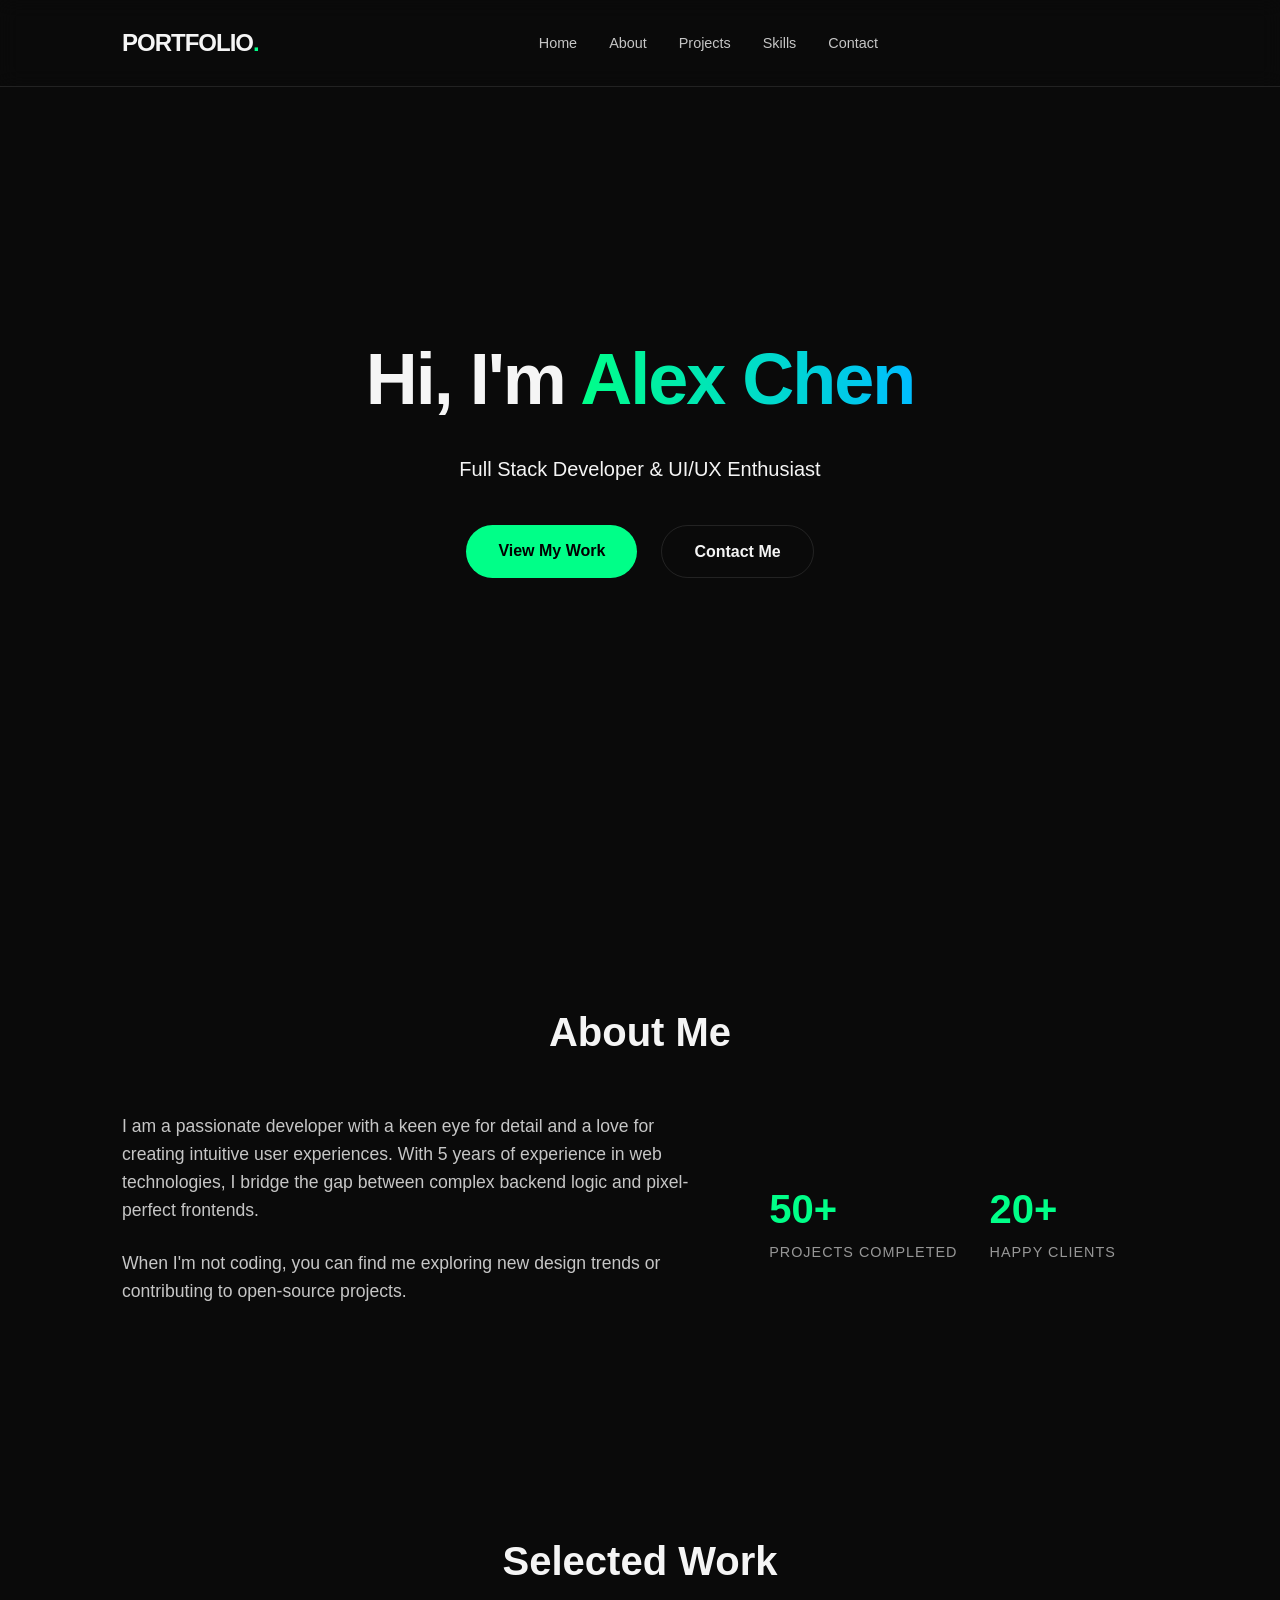
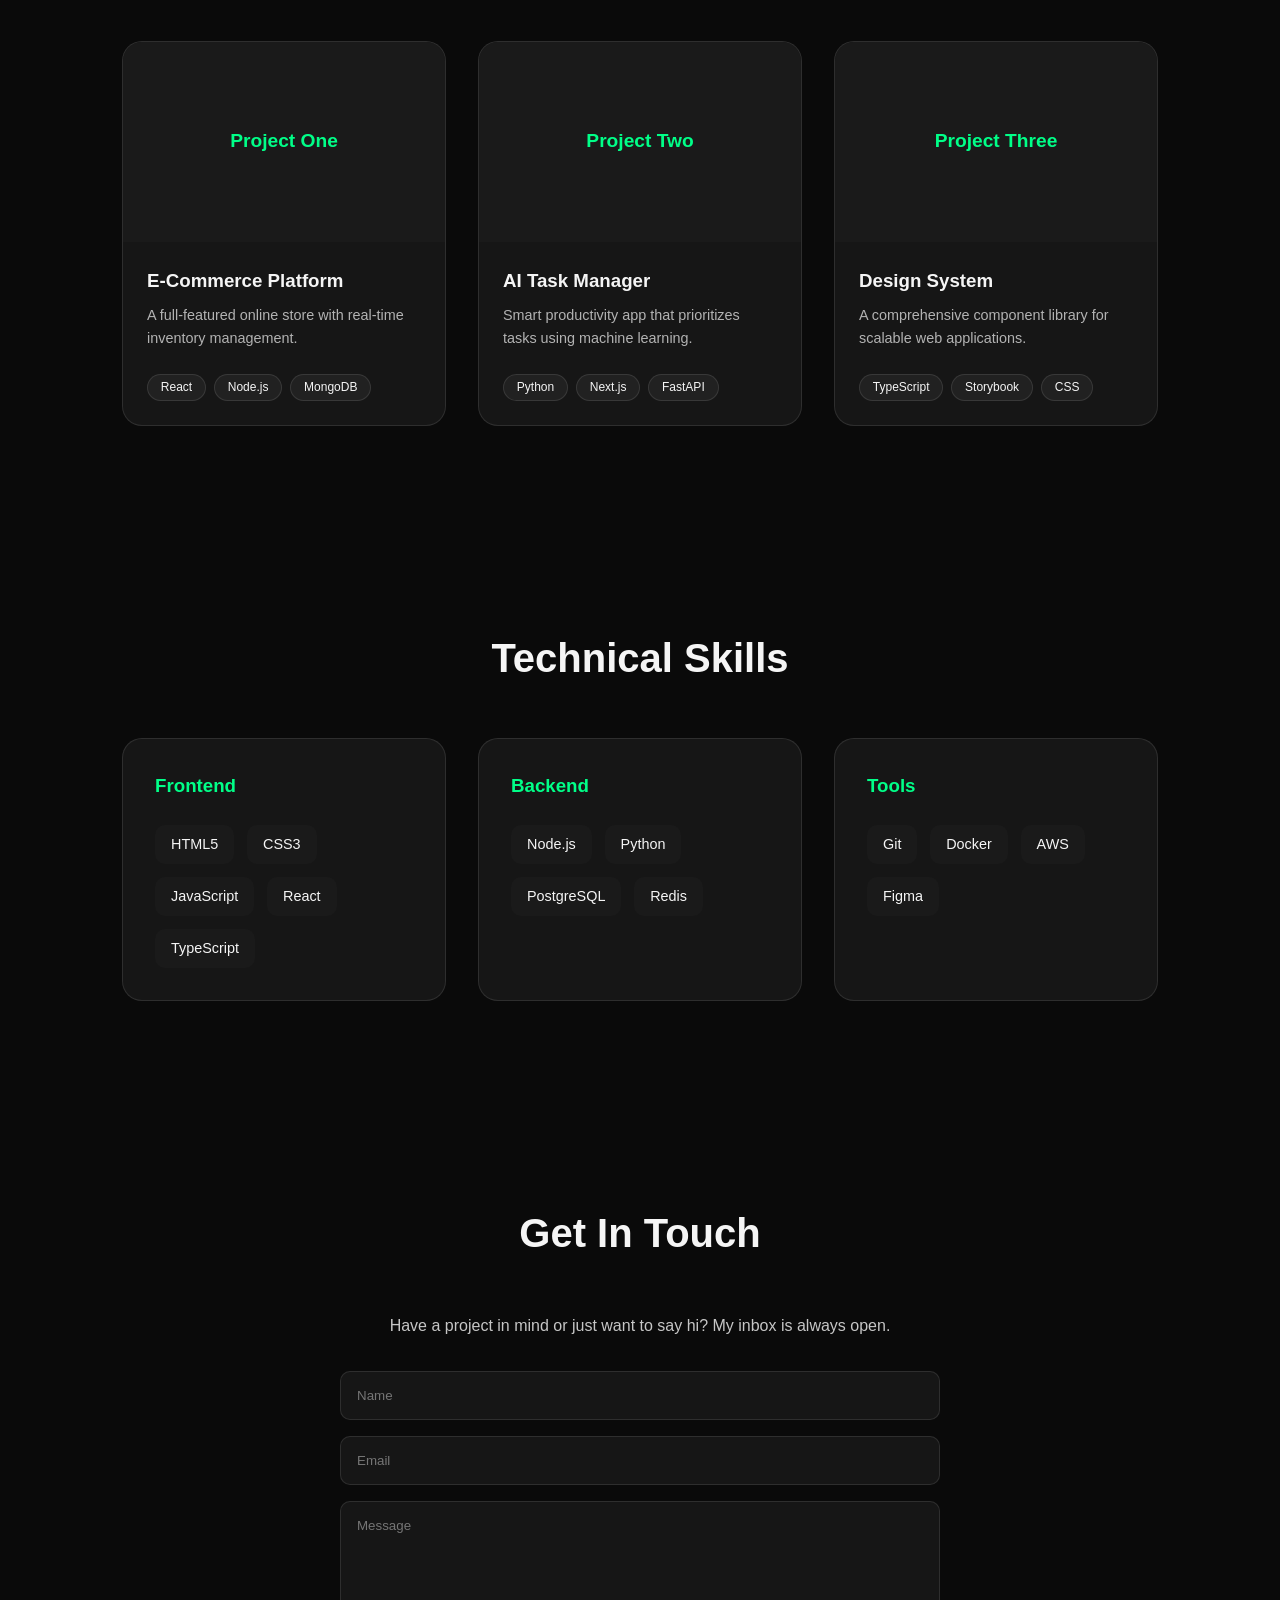
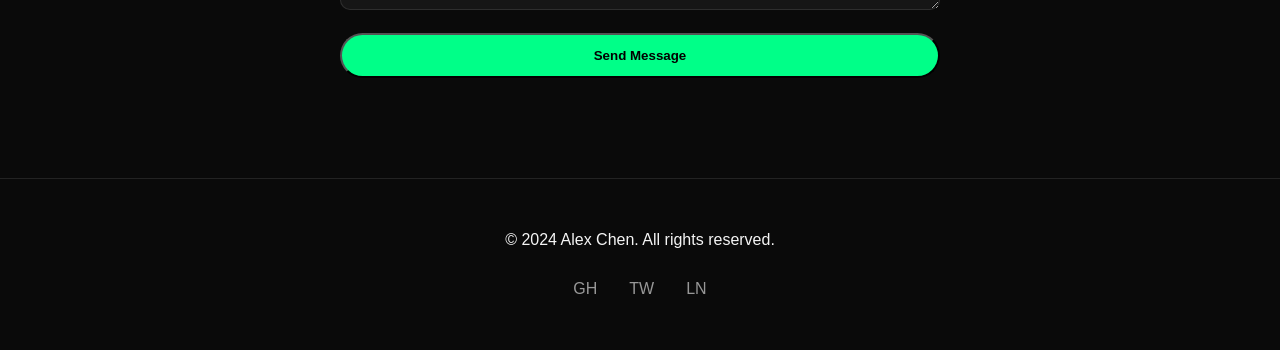
==== index.html @ 5cd0f342 "create new file" ====
<!DOCTYPE html>
<html lang="en">
<head>
    <meta charset="UTF-8">
    <meta name="viewport" content="width=device-width, initial-scale=1.0">
    <title>Portfolio | Creative Developer</title>
    <link rel="stylesheet" href="style.css">
</head>
<body>
    <nav class="navbar">
        <div class="container">
            
            <div class="logo">PORTFOLIO<span>.</span></div>
            <ul class="nav-links">
                <li><a href="#home">Home</a></li>
                <li><a href="#about">About</a></li>
                <li><a href="#projects">Projects</a></li>
                <li><a href="#skills">Skills</a></li>
                <li><a href="#contact">Contact</a></li>
            </ul>
            <div class="menu-toggle">
                <span></span>
                <span></span>
                <span></span>
            </div>
        </div>
    </nav>

    <section id="home" class="hero">
        <div class="container">
            <div class="hero-content">
                <h1 class="reveal">Hi, I'm <span class="highlight">Alex Chen</span></h1>
                <p class="reveal">Full Stack Developer & UI/UX Enthusiast</p>
                <div class="hero-btns reveal">
                    <a href="#projects" class="btn primary">View My Work</a>
                    <a href="#contact" class="btn secondary">Contact Me</a>
                </div>
            </div>
        </div>
        <div class="scroll-indicator"></div>
    </section>

    <section id="about" class="about">
        <div class="container">
            <h2 class="section-title reveal">About Me</h2>
            <div class="about-grid">
                <div class="about-text reveal">
                    <p>I am a passionate developer with a keen eye for detail and a love for creating intuitive user experiences. With 5 years of experience in web technologies, I bridge the gap between complex backend logic and pixel-perfect frontends.</p>
                    <p>When I'm not coding, you can find me exploring new design trends or contributing to open-source projects.</p>
                </div>
                <div class="about-stats reveal">
                    <div class="stat-item">
                        <span class="stat-number">50+</span>
                        <span class="stat-label">Projects Completed</span>
                    </div>
                    <div class="stat-item">
                        <span class="stat-number">20+</span>
                        <span class="stat-label">Happy Clients</span>
                    </div>
                </div>
            </div>
        </div>
    </section>

    <section id="projects" class="projects">
        <div class="container">
            <h2 class="section-title reveal">Selected Work</h2>
            <div class="project-grid">
                <div class="project-card reveal">
                    <div class="project-img">
                        <div class="placeholder-img">Project One</div>
                    </div>
                    <div class="project-info">
                        <h3>E-Commerce Platform</h3>
                        <p>A full-featured online store with real-time inventory management.</p>
                        <div class="tags">
                            <span>React</span>
                            <span>Node.js</span>
                            <span>MongoDB</span>
                        </div>
                    </div>
                </div>
                <div class="project-card reveal">
                    <div class="project-img">
                        <div class="placeholder-img">Project Two</div>
                    </div>
                    <div class="project-info">
                        <h3>AI Task Manager</h3>
                        <p>Smart productivity app that prioritizes tasks using machine learning.</p>
                        <div class="tags">
                            <span>Python</span>
                            <span>Next.js</span>
                            <span>FastAPI</span>
                        </div>
                    </div>
                </div>
                <div class="project-card reveal">
                    <div class="project-img">
                        <div class="placeholder-img">Project Three</div>
                    </div>
                    <div class="project-info">
                        <h3>Design System</h3>
                        <p>A comprehensive component library for scalable web applications.</p>
                        <div class="tags">
                            <span>TypeScript</span>
                            <span>Storybook</span>
                            <span>CSS</span>
                        </div>
                    </div>
                </div>
            </div>
        </div>
    </section>

    <section id="skills" class="skills">
        <div class="container">
            <h2 class="section-title reveal">Technical Skills</h2>
            <div class="skills-container reveal">
                <div class="skill-category">
                    <h3>Frontend</h3>
                    <div class="skill-tags">
                        <span>HTML5</span>
                        <span>CSS3</span>
                        <span>JavaScript</span>
                        <span>React</span>
                        <span>TypeScript</span>
                    </div>
                </div>
                <div class="skill-category">
                    <h3>Backend</h3>
                    <div class="skill-tags">
                        <span>Node.js</span>
                        <span>Python</span>
                        <span>PostgreSQL</span>
                        <span>Redis</span>
                    </div>
                </div>
                <div class="skill-category">
                    <h3>Tools</h3>
                    <div class="skill-tags">
                        <span>Git</span>
                        <span>Docker</span>
                        <span>AWS</span>
                        <span>Figma</span>
                    </div>
                </div>
            </div>
        </div>
    </section>

    <section id="contact" class="contact">
        <div class="container">
            <h2 class="section-title reveal">Get In Touch</h2>
            <div class="contact-content reveal">
                <p>Have a project in mind or just want to say hi? My inbox is always open.</p>
                <form id="contact-form" class="contact-form">
                    <div class="form-group">
                        <input type="text" placeholder="Name" required>
                    </div>
                    <div class="form-group">
                        <input type="email" placeholder="Email" required>
                    </div>
                    <div class="form-group">
                        <textarea placeholder="Message" rows="5" required></textarea>
                    </div>
                    <button type="submit" class="btn primary">Send Message</button>
                </form>
            </div>
        </div>
    </section>

    <footer>
        <div class="container">
            <p>&copy; 2024 Alex Chen. All rights reserved.</p>
            <div class="social-links">
                <a href="#">GH</a>
                <a href="#">TW</a>
                <a href="#">LN</a>
            </div>
        </div>
    </footer>

    <script src="script.js"></script>
</body>
</html>
---- style.css ----
:root {
    --bg-color: #0a0a0a;
    --text-color: #f5f5f5;
    --accent-color: #00ff88;
    --secondary-color: #1a1a1a;
    --card-bg: rgba(255, 255, 255, 0.05);
    --border-color: rgba(255, 255, 255, 0.1);
    --transition: all 0.3s cubic-bezier(0.4, 0, 0.2, 1);
}

* {
    margin: 0;
    padding: 0;
    box-sizing: border-box;
}

html {
    scroll-behavior: smooth;
}

body {
    font-family: 'Inter', -apple-system, BlinkMacSystemFont, "Segoe UI", Roboto, Helvetica, Arial, sans-serif;
    background-color: var(--bg-color);
    color: var(--text-color);
    line-height: 1.6;
    overflow-x: hidden;
}

.container {
    max-width: 1100px;
    margin: 0 auto;
    padding: 0 2rem;
}

/* Navbar */
.navbar {
    position: fixed;
    top: 0;
    width: 100%;
    padding: 1.5rem 0;
    z-index: 1000;
    background: rgba(10, 10, 10, 0.8);
    backdrop-filter: blur(10px);
    border-bottom: 1px solid var(--border-color);
}

.navbar .container {
    display: flex;
    justify-content: space-between;
    align-items: center;
}

.logo {
    font-size: 1.5rem;
    font-weight: 800;
    letter-spacing: -1px;
}

.logo span {
    color: var(--accent-color);
}

.nav-links {
    display: flex;
    list-style: none;
    gap: 2rem;
}

.nav-links a {
    text-decoration: none;
    color: var(--text-color);
    font-weight: 500;
    font-size: 0.9rem;
    opacity: 0.8;
    transition: var(--transition);
}

.nav-links a:hover {
    opacity: 1;
    color: var(--accent-color);
}

/* Hero Section */
.hero {
    height: 100vh;
    display: flex;
    align-items: center;
    justify-content: center;
    text-align: center;
    position: relative;
}

.hero-content h1 {
    font-size: 4.5rem;
    font-weight: 900;
    margin-bottom: 1rem;
    letter-spacing: -2px;
}

.highlight {
    background: linear-gradient(90deg, #00ff88, #00bdff);
    -webkit-background-clip: text;
    -webkit-text-fill-color: transparent;
}

.hero-content p {
    font-size: 1.25rem;
    opacity: 0.7;
    margin-bottom: 2.5rem;
}

.hero-btns {
    display: flex;
    gap: 1.5rem;
    justify-content: center;
}

.btn {
    padding: 0.8rem 2rem;
    border-radius: 50px;
    text-decoration: none;
    font-weight: 600;
    transition: var(--transition);
    cursor: pointer;
}

.btn.primary {
    background: var(--accent-color);
    color: #000;
}

.btn.primary:hover {
    transform: translateY(-3px);
    box-shadow: 0 10px 20px rgba(0, 255, 136, 0.2);
}

.btn.secondary {
    border: 1px solid var(--border-color);
    color: var(--text-color);
}

.btn.secondary:hover {
    background: var(--card-bg);
    transform: translateY(-3px);
}

/* Section Styling */
section {
    padding: 100px 0;
}

.section-title {
    font-size: 2.5rem;
    font-weight: 800;
    margin-bottom: 3rem;
    text-align: center;
}

/* About Section */
.about-grid {
    display: grid;
    grid-template-columns: 1.5fr 1fr;
    gap: 4rem;
    align-items: center;
}

.about-text p {
    margin-bottom: 1.5rem;
    font-size: 1.1rem;
    opacity: 0.8;
}

.about-stats {
    display: flex;
    gap: 2rem;
}

.stat-item {
    display: flex;
    flex-direction: column;
}

.stat-number {
    font-size: 2.5rem;
    font-weight: 800;
    color: var(--accent-color);
}

.stat-label {
    font-size: 0.9rem;
    opacity: 0.6;
    text-transform: uppercase;
    letter-spacing: 1px;
}

/* Projects Section */
.project-grid {
    display: grid;
    grid-template-columns: repeat(auto-fit, minmax(300px, 1fr));
    gap: 2rem;
}

.project-card {
    background: var(--card-bg);
    border-radius: 20px;
    overflow: hidden;
    border: 1px solid var(--border-color);
    transition: var(--transition);
}

.project-card:hover {
    transform: translateY(-10px);
    border-color: var(--accent-color);
}

.project-img {
    height: 200px;
    background: #1a1a1a;
    display: flex;
    align-items: center;
    justify-content: center;
}

.placeholder-img {
    color: var(--accent-color);
    font-weight: 700;
    font-size: 1.2rem;
}

.project-info {
    padding: 1.5rem;
}

.project-info h3 {
    margin-bottom: 0.5rem;
}

.project-info p {
    font-size: 0.9rem;
    opacity: 0.7;
    margin-bottom: 1.5rem;
}

.tags {
    display: flex;
    gap: 0.5rem;
    flex-wrap: wrap;
}

.tags span {
    font-size: 0.75rem;
    background: rgba(255, 255, 255, 0.05);
    padding: 0.2rem 0.8rem;
    border-radius: 50px;
    border: 1px solid var(--border-color);
}

/* Skills Section */
.skills-container {
    display: grid;
    grid-template-columns: repeat(auto-fit, minmax(250px, 1fr));
    gap: 2rem;
}

.skill-category {
    background: var(--card-bg);
    padding: 2rem;
    border-radius: 20px;
    border: 1px solid var(--border-color);
}

.skill-category h3 {
    margin-bottom: 1.5rem;
    color: var(--accent-color);
}

.skill-tags {
    display: flex;
    gap: 0.8rem;
    flex-wrap: wrap;
}

.skill-tags span {
    background: #1a1a1a;
    padding: 0.5rem 1rem;
    border-radius: 10px;
    font-size: 0.9rem;
}

/* Contact Section */
.contact-content {
    max-width: 600px;
    margin: 0 auto;
    text-align: center;
}

.contact-content p {
    margin-bottom: 2rem;
    opacity: 0.8;
}

.contact-form {
    display: grid;
    gap: 1rem;
}

.form-group input, .form-group textarea {
    width: 100%;
    padding: 1rem;
    background: var(--card-bg);
    border: 1px solid var(--border-color);
    border-radius: 10px;
    color: var(--text-color);
    font-family: inherit;
    transition: var(--transition);
}

.form-group input:focus, .form-group textarea:focus {
    outline: none;
    border-color: var(--accent-color);
}

/* Footer */
footer {
    padding: 3rem 0;
    border-top: 1px solid var(--border-color);
    text-align: center;
}

.social-links {
    margin-top: 1.5rem;
    display: flex;
    justify-content: center;
    gap: 2rem;
}

.social-links a {
    color: var(--text-color);
    text-decoration: none;
    opacity: 0.6;
    transition: var(--transition);
}

.social-links a:hover {
    opacity: 1;
    color: var(--accent-color);
}

/* Scroll Animations */
.reveal {
    opacity: 0;
    transform: translateY(30px);
    transition: all 0.8s ease-out;
}

.reveal.active {
    opacity: 1;
    transform: translateY(0);
}

/* Mobile Responsive */
@media (max-width: 768px) {
    .hero-content h1 {
        font-size: 2.5rem;
    }
    .about-grid {
        grid-template-columns: 1fr;
    }
    .nav-links {
        display: none;
    }
}
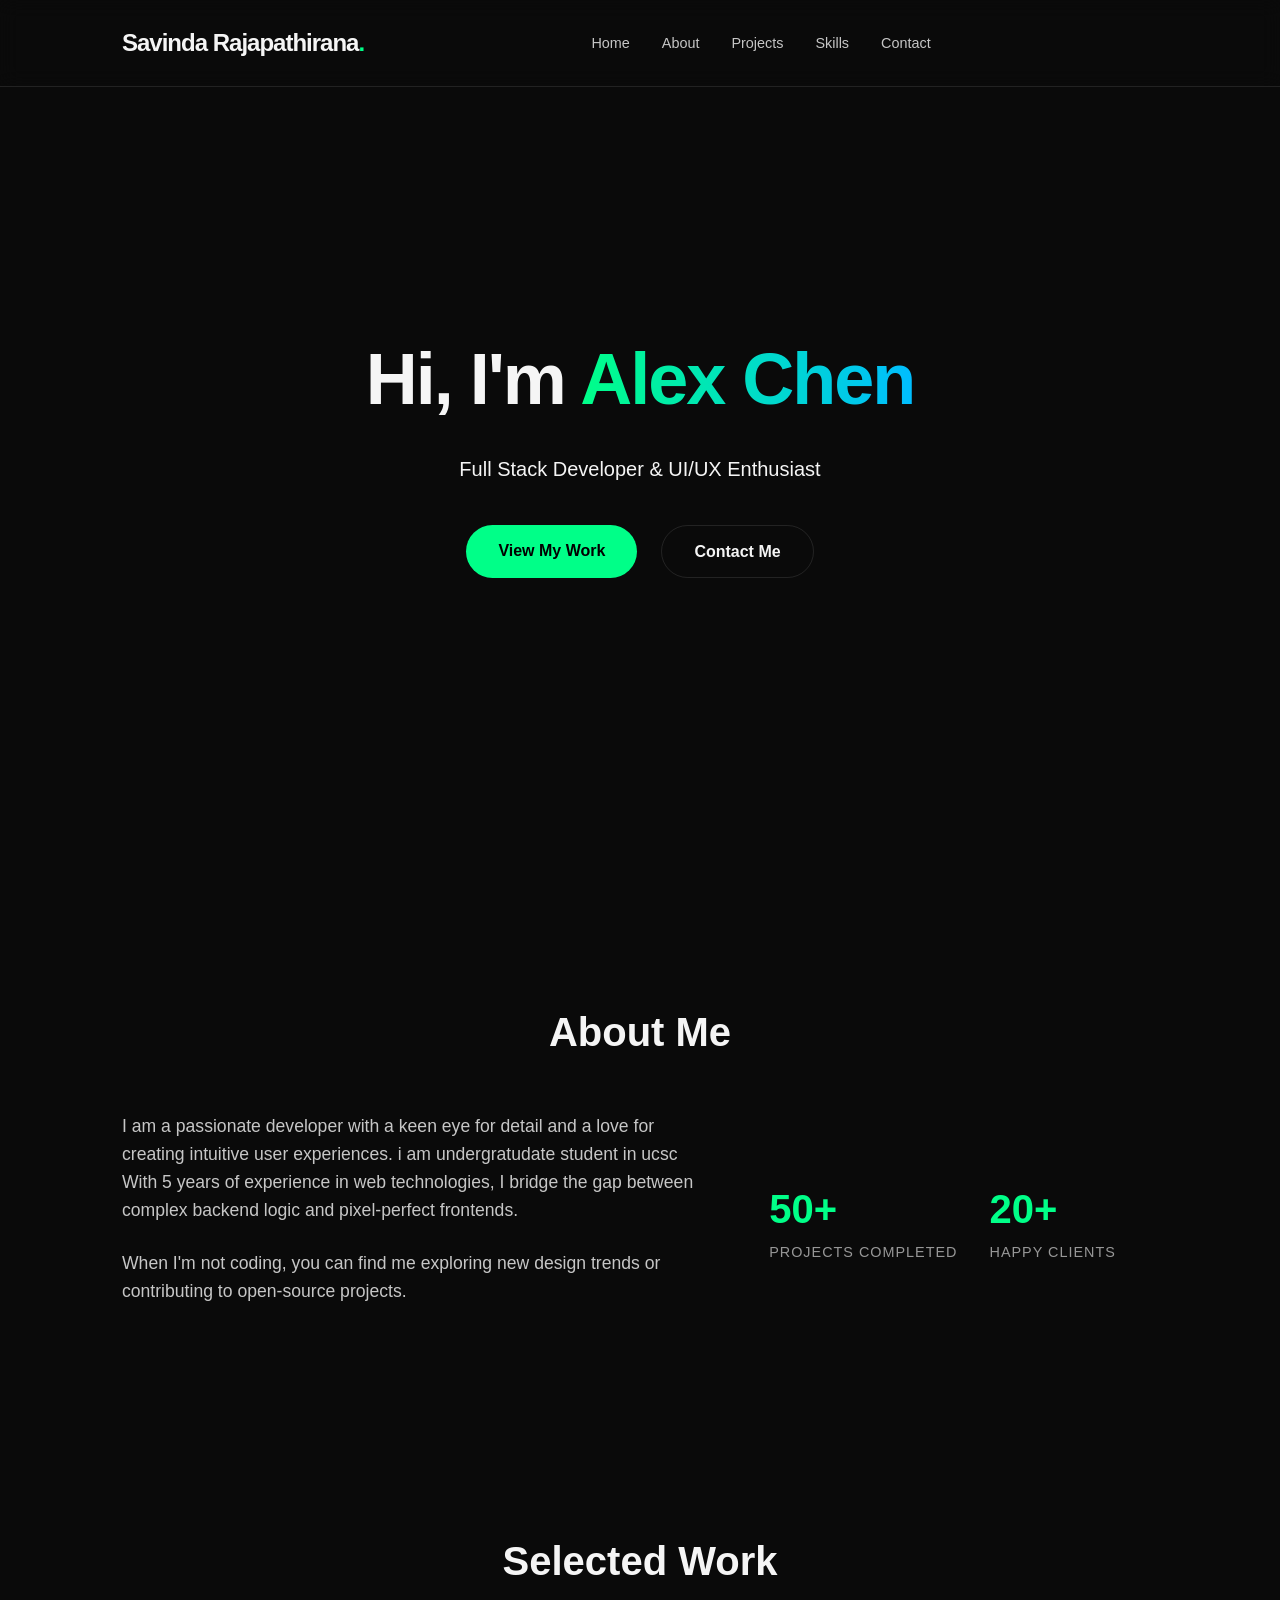
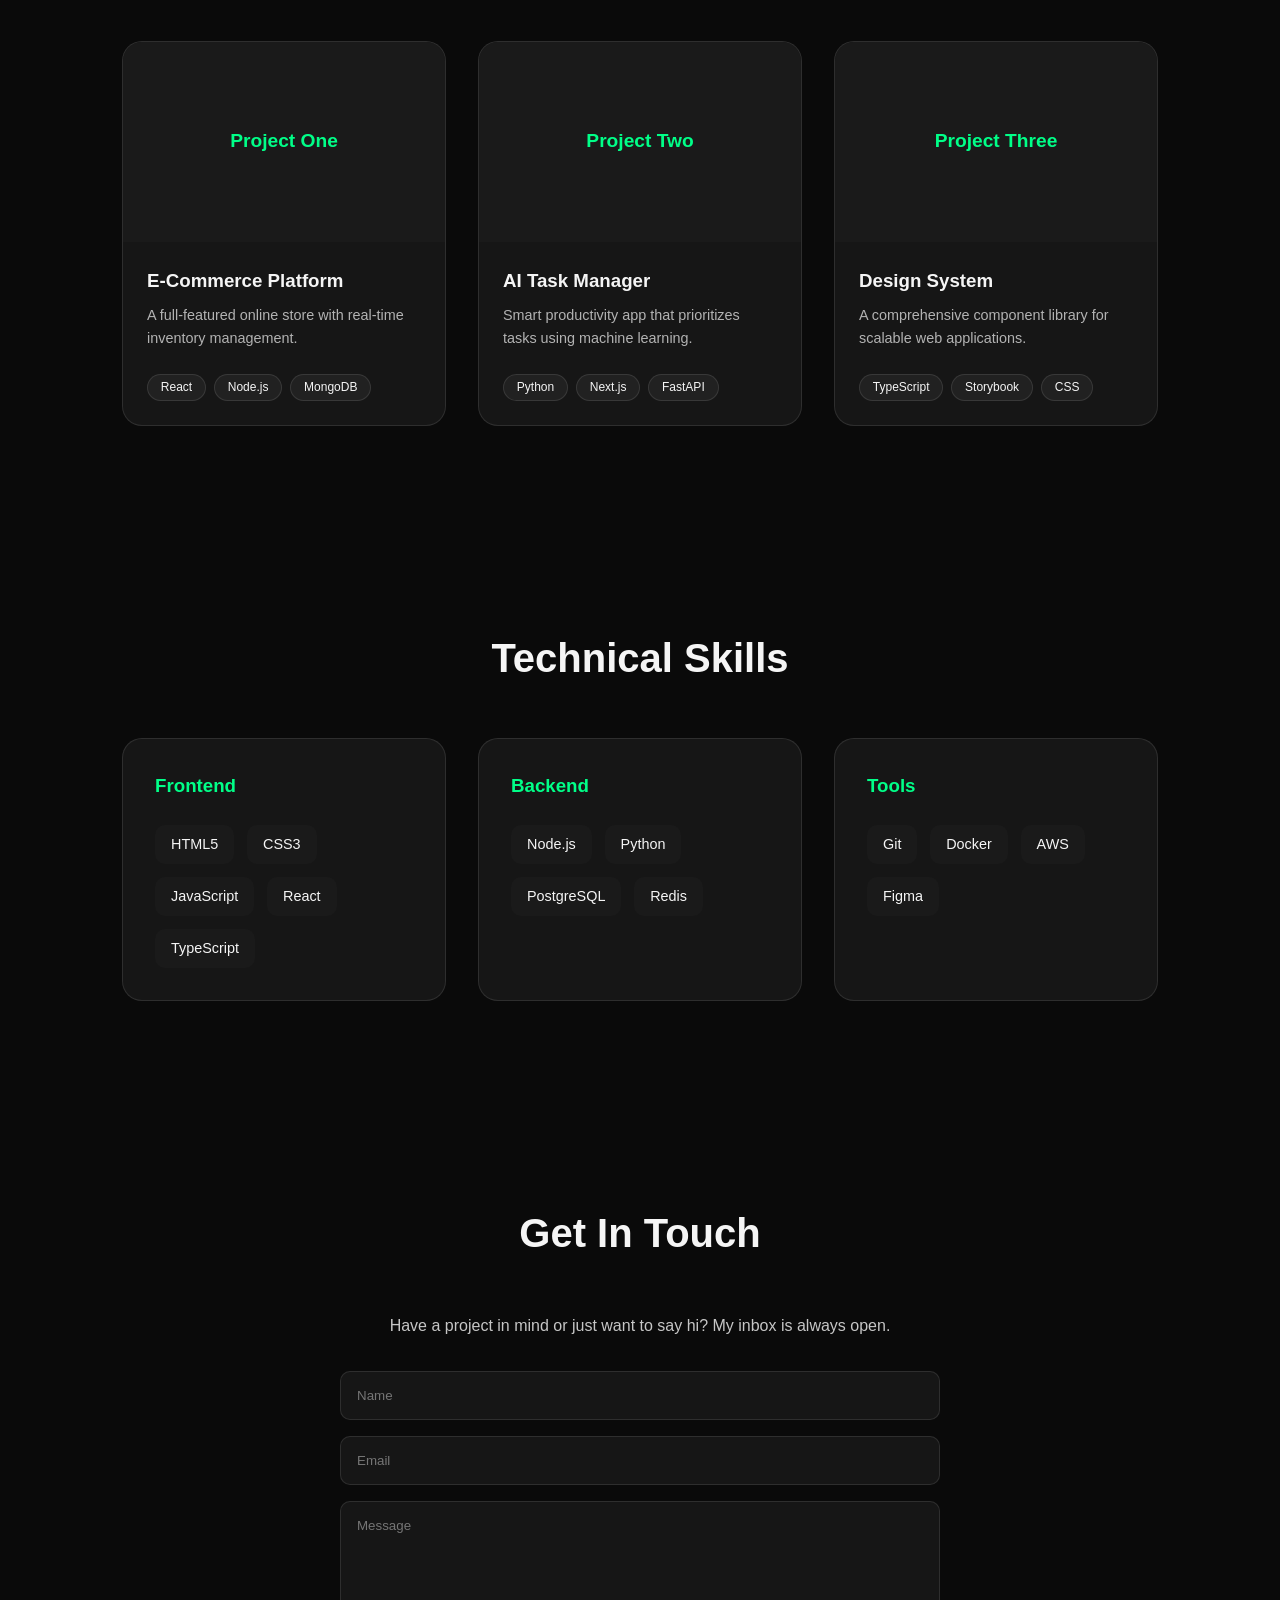
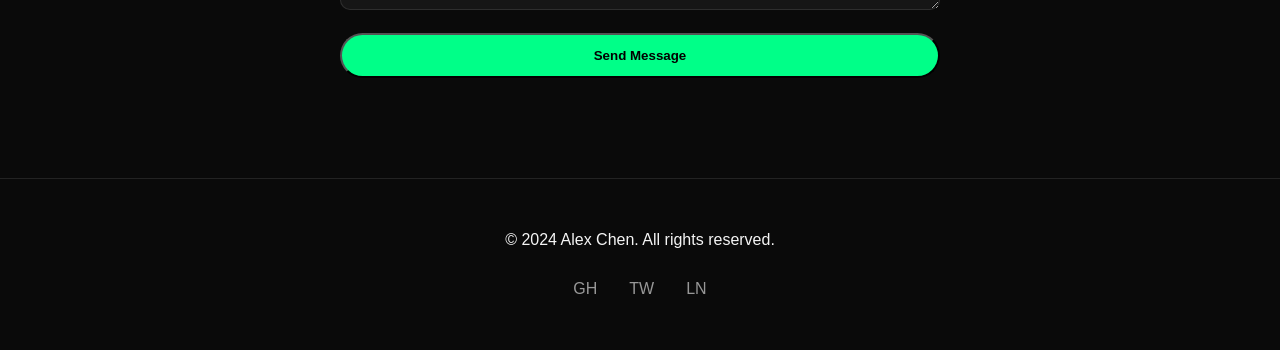
==== commit 558de76a: "Update logo and 'About Me' section in index.html Updated the logo text and modified the 'About Me' s" ====
--- a/index.html
+++ b/index.html
@@ -10,7 +10,7 @@
     <nav class="navbar">
         <div class="container">
             
-            <div class="logo">PORTFOLIO<span>.</span></div>
+            <div class="logo">Savinda Rajapathirana<span>.</span></div>
             <ul class="nav-links">
                 <li><a href="#home">Home</a></li>
                 <li><a href="#about">About</a></li>
@@ -45,7 +45,7 @@
             <h2 class="section-title reveal">About Me</h2>
             <div class="about-grid">
                 <div class="about-text reveal">
-                    <p>I am a passionate developer with a keen eye for detail and a love for creating intuitive user experiences. With 5 years of experience in web technologies, I bridge the gap between complex backend logic and pixel-perfect frontends.</p>
+                    <p>I am a passionate developer with a keen eye for detail and a love for creating intuitive user experiences. i am undergratudate student in ucsc With 5 years of experience in web technologies, I bridge the gap between complex backend logic and pixel-perfect frontends.</p>
                     <p>When I'm not coding, you can find me exploring new design trends or contributing to open-source projects.</p>
                 </div>
                 <div class="about-stats reveal">
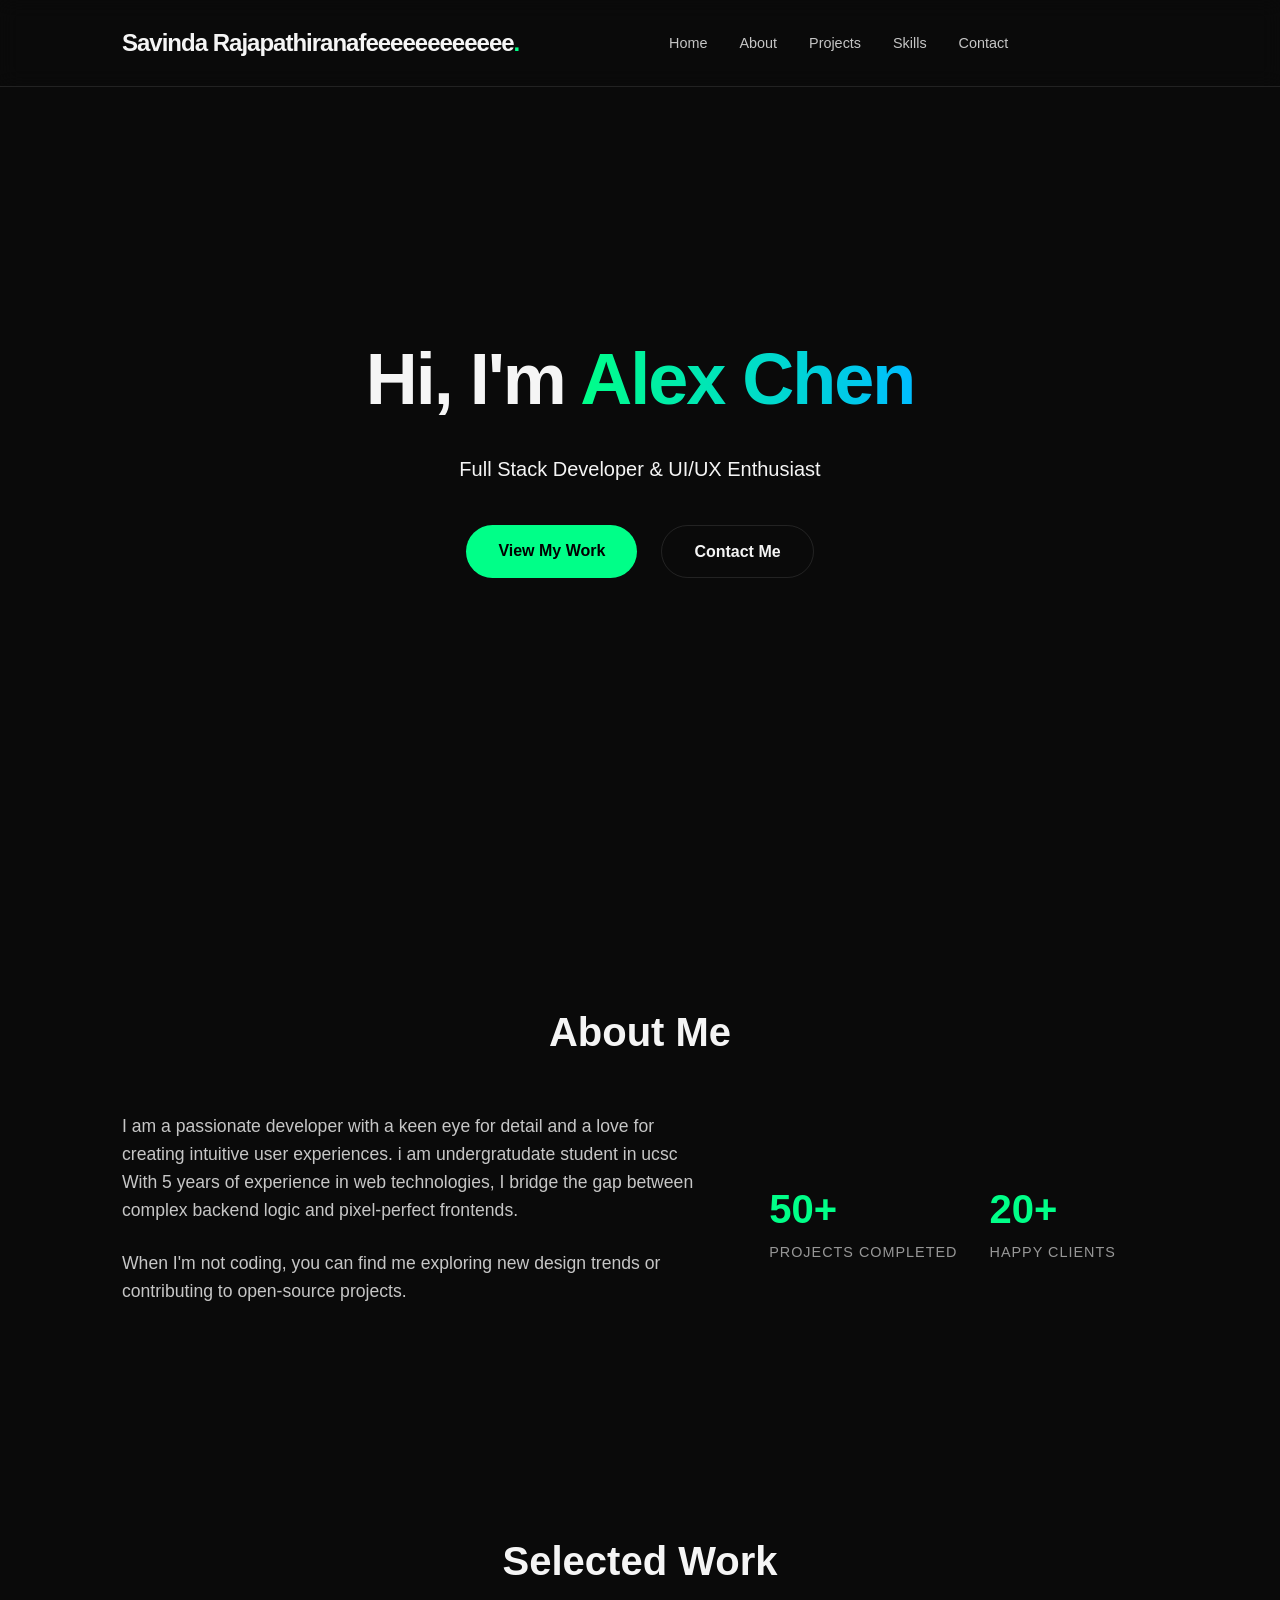
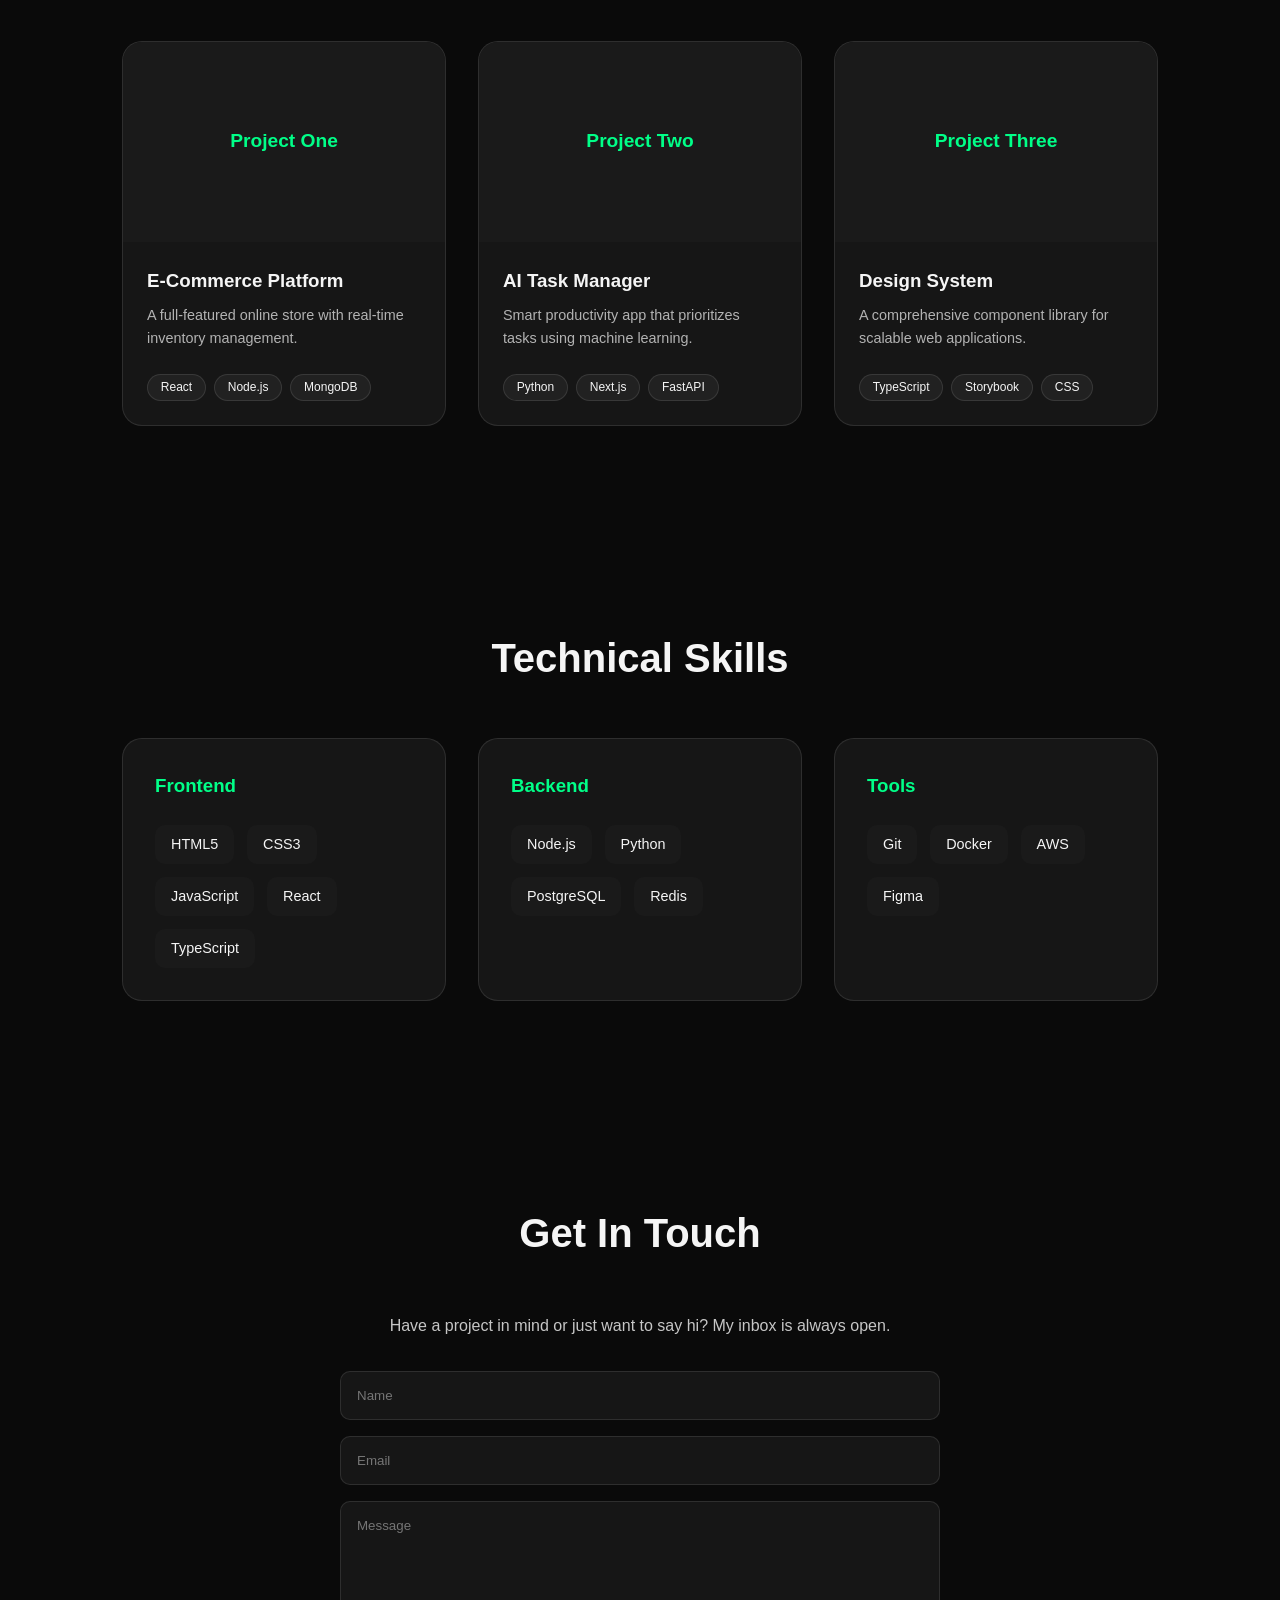
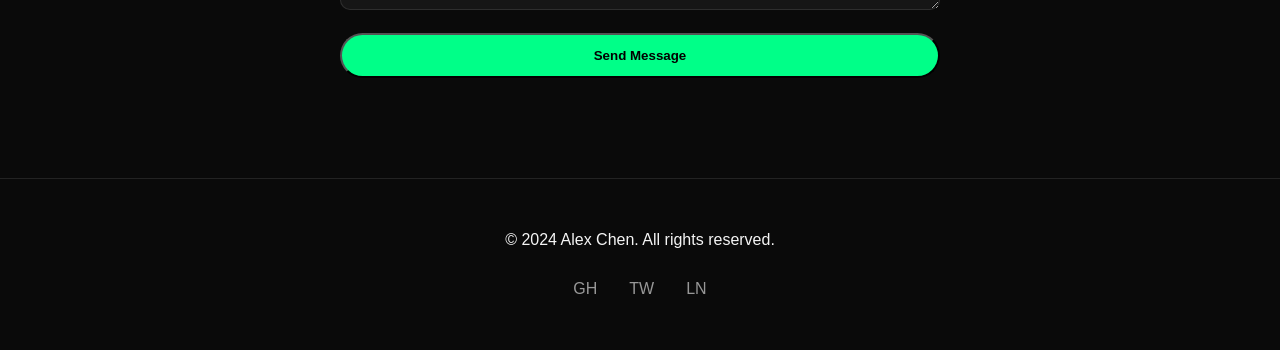
==== commit 033b0c80: "Update logo text in index.html" ====
--- a/index.html
+++ b/index.html
@@ -10,7 +10,7 @@
     <nav class="navbar">
         <div class="container">
             
-            <div class="logo">Savinda Rajapathirana<span>.</span></div>
+            <div class="logo">Savinda Rajapathiranafeeeeeeeeeeee<span>.</span></div>
             <ul class="nav-links">
                 <li><a href="#home">Home</a></li>
                 <li><a href="#about">About</a></li>
